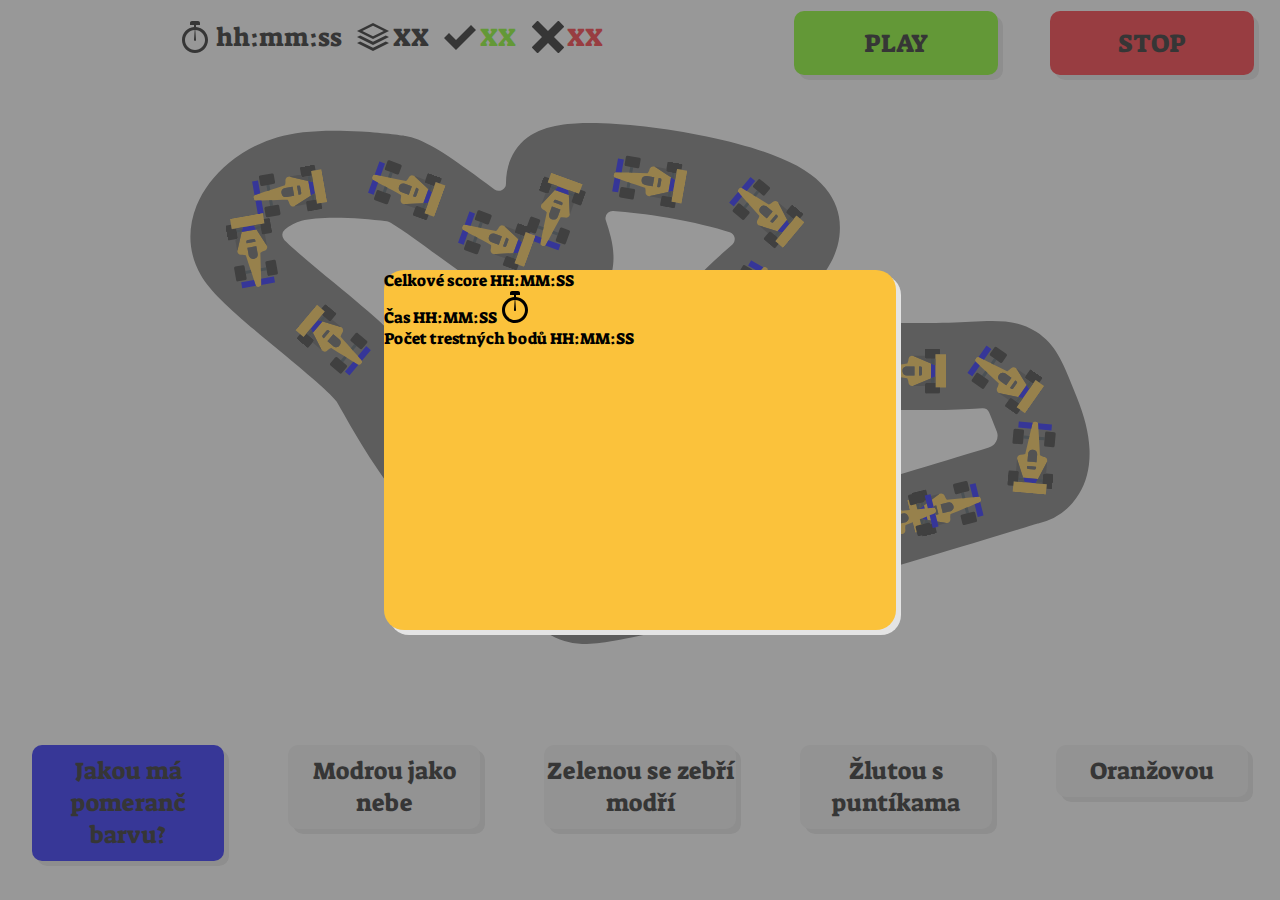
==== index.html @ 1d43c333 "commit 6" ====
<!DOCTYPE html>
<html lang="cs">

<head>
    <meta charset="UTF-8">
    <meta http-equiv="X-UA-Compatible" content="IE=edge">
    <meta name="viewport" content="width=device-width, initial-scale=1.0">
    <link rel="stylesheet" href="Styles/style.css">
    <link rel="preconnect" href="https://fonts.gstatic.com">
    <link rel="preconnect" href="https://fonts.gstatic.com">
    <link rel="preconnect" href="https://fonts.gstatic.com">
    <link href="https://fonts.googleapis.com/css2?family=Suez+One&display=swap" rel="stylesheet">
    <title>Formule 1</title>
</head>

<body>
    <div class="wrap">
    <div class="score" id="score">
        <span class="cas"></span>
        <span>hh:mm:ss</span>
        <span class="pocet"></span>
        <span>XX</span>
        <span class="spravne"></span>
        <span class="green">XX</span>
        <span class="spatne"></span>
        <span class="red">XX</span>
    </div>
    <div class="okruh" id="okruh">
        <div class="formule pos0"></div>
        <div class="formule pos1"></div>
        <div class="formule pos2"></div>
        <div class="formule pos3"></div>
        <div class="formule pos4"></div>
        <div class="formule pos5"></div>
        <div class="formule pos6"></div>
        <div class="formule pos7"></div>
        <div class="formule pos8"></div>
        <div class="formule pos9"></div>
        <div class="formule pos10"></div>
        <div class="formule pos11"></div>
        <div class="formule pos12"></div>
        <div class="formule pos13"></div>
        <div class="formule pos14"></div>
        <div class="formule pos15"></div>
        <div class="formule pos16"></div>
        <div class="formule pos17"></div>
        <div class="formule pos18"></div>
        <div class="formule pos19"></div>
    </div>
        <div class="menu" id="menu">
            <span class="bggreen">PLAY</span>
            <span class="bgred">STOP</span>
        </div>
        <div class="otazky" id="otazky">
            <div class="otazka"><span class="bgblue">Jakou má pomeranč barvu?</span></div>
            <div class="odpoved"><span class="bggery">Modrou jako nebe</span></div>
            <div class="odpoved"><span class="bggery">Zelenou se zebří modří</span></div>
            <div class="odpoved"><span class="bggery">Žlutou s puntíkama</span></div>
            <div class="odpoved"><span class="bggery">Oranžovou</span></div>
        </div>
    </div>
    <div class="scoreboard">
    <div class="background">
        <div class="celkovescore">
            <span>Celkové score</span>
            <span>HH:MM:SS</span>
        </div>
        <div class="cas">
            <span>Čas</span>
            <span>HH:MM:SS</span>
        </div>
        <div class="trestenbody">
            <span>Počet trestných bodů</span>
            <span>HH:MM:SS</span>
        </div>
    </div>
    </div>
</body>

</html>
---- Styles/style.css ----
html {
    font-family: 'Suez One', serif;
    font-weight: 400;
}
body {
    margin: 0;
    height: 100vh;
}
.wrap {
    width: 100%;
    height: 100%;
    display: grid;
    grid-template-areas: "score menu"
                         "okruh otazky";
    grid-template-columns: 3fr 2fr;
    grid-template-rows: 1.5fr 8fr;
    align-items: center;
    justify-items: center;
}
.score {
    display: flex;
    justify-content: center;
    margin: 1% 0 3% 0;
    font-size: 160%;
    width: 100%;
    height: fit-content;
}
.score > * {
    margin-left: 0.5%;
}
.score > *:nth-child(odd) {
    margin-left: 2%;
}
.cas::after {
    content: url(../Images/cas.svg);
    padding-right: 6%;
    vertical-align: text-bottom;
}
.pocet::after {
    content: url(../Images/Pocet-otazek.svg);
    padding-right: 6%;
    vertical-align: text-bottom;
}
.spravne::after {
    content: url(../Images/Spravne-odpovedi.svg);
    padding-right: 6%;
    vertical-align: text-bottom;
}
.spatne::after {
    content: url(../Images/spatne-odpovedi.svg);
    padding-right: 6%;
    vertical-align: text-bottom;
}
.okruh {
    background: url(../Images/trasa_1.svg);
    background-size: contain;
    background-repeat: no-repeat;
    position: relative;
    width: 100vh;
    height: 62vh;
    margin: 0 auto;
}
.formule {
    position: absolute;
    transition: all ease-in-out 1s;
    background: url(../Images/formule1.svg);
    background-size: contain;
    background-repeat: no-repeat;
    width: 8%;
    height: 8%;
}
.pos0 { left: 65%; bottom: 20%; transform: rotate(346deg);}
.pos1 { left: 80%; bottom: 27%; transform: rotate(346deg);}
.pos2 { left: 89.5%; bottom: 36%; transform: rotate(275deg);}
.pos3 { left: 86.5%; bottom: 50%; transform: rotate(215deg);}
.pos4 { left: 76%; bottom: 51.5%; transform: rotate(180deg);}
.pos5 { left: 62%; bottom: 51%; transform: rotate(190deg);}
.pos6 { left: 58%; bottom: 64.5%; transform: rotate(300deg);}
.pos7 { left: 60%; bottom: 80%; transform: rotate(220deg);}
.pos8 { left: 47%; bottom: 85.5%; transform: rotate(190deg);}
.pos9 { left: 36.5%; bottom: 80%; transform: rotate(110deg);}
.pos10 { left: 30%; bottom: 75%; transform: rotate(200deg);}
.pos11 { left: 20%; bottom: 84%; transform: rotate(200deg);}
.pos12 { left: 7%; bottom: 83.5%; transform: rotate(170deg);}
.pos13 { left: 3%; bottom: 73%; transform: rotate(80deg);}
.pos14 { left: 12%; bottom: 57%; transform: rotate(40deg);}
.pos15 { left: 22%; bottom: 37%; transform: rotate(50deg);}
.pos16 { left: 33%; bottom: 18%; transform: rotate(35deg);}
.pos17 { left: 43%; bottom: 12%; transform: rotate(-10deg);}
.pos18 { left: 57%; bottom: 17%; transform: rotate(-14deg);}
.pos19 { left: 75%; bottom: 25%; transform: rotate(-14deg);}

.menu {
    display: flex;
    justify-content: space-around;
    flex-direction: row;
    margin: 1% 0 3% 0;
    font-size: 160%;
    width: 100%;
}
.menu span {
   display: block;
   text-align: center;
   width: 40%;
   padding: 3% 0;
}
.otazky {
 display: flex;
 flex-direction: column;
 font-size: 150%;
 margin: 0 auto;
 text-align: center;
 width: 90%;
 min-width: 30vh;
}
.otazky > * {
    margin-top: 5%;
    width: 100%;
}
.otazky span {
    padding: 5% 0;
    display: block;
}
.otazka span, .odpoved span, .menu span {
    box-shadow: 5px 5px 0 0 rgb(228, 228, 228);
    border-radius: 10px;
}
.scoreboard {
    position: absolute;
    top: 0;
    right: 0;
    width: 100%;
    height: 100%;
    background: rgba(87, 87, 87, 0.616);
}
.background {
    position: absolute;
    top: 30%;
    right: 30%;
    width: 40%;
    height: 40%;
    background: rgb(251,194,59);
    border-radius: 20px;
    box-shadow: 5px 5px 0 0 rgb(228, 228, 228);
}
.green {color: rgb(117, 255, 3);}
.red {color: rgb(255, 20, 30);}

.bggery {background-color: rgb(241, 241, 241);}
.bgred {background-color: rgb(255, 20, 30);}
.bggreen {background-color: rgb(117, 255, 3);}
.bgblue {background-color: rgb(4,4,251);}

#menu {grid-area: menu;}
#okruh {grid-area: okruh;}
#score {grid-area: score;}
#otazky {grid-area: otazky;}

@media only screen and (max-width: 1440px) {
    .wrap {
        grid-template-areas: "score menu"
                             "okruh okruh"
                             "otazky otazky";
        grid-template-columns: 3fr 2fr;
        grid-template-rows: 1.5fr 6fr 3fr;
    }
    .otazky {
        flex-direction: row;
        justify-content: space-around;
        margin: 0;
        width: 100%;
        min-width: 15vh;
       }
       .otazky > * {
        margin-top: 0;
        width: 15%;
    }
    .okruh {
        margin: 2% auto;
    }
}
@media only screen and (max-width: 1080px) {
    .okruh {
        width: 67vh;
        height: 41vh;
    }
    .otazky {
        flex-direction: column;
        margin: 0 auto;
        width: 80%;
        margin-bottom: 2%;
       }
       .otazky > * {
        margin-top: 2%;
        width: 100%;
    }
    .otazky span {
        padding: 3% 0;
        display: block;
    }
}
@media only screen and (max-width: 760px) {
    .okruh {
        width: 50vh;
        height: 31vh;
    }
        .wrap {
        grid-template-areas: "score score"
                             "menu menu"
                             "okruh okruh"
                             "otazky otazky";
        grid-template-rows: 1fr 2fr 8fr 8fr;
    }
    .menu {
        margin: 1% 0 2% 0;
        font-size: 150%;
    }
    .menu span {
       width: 40%;
       padding: 1.5% 0;
    }
    .score {
        margin: 1% 0 1% 0;
        font-size: 150%;
    }
}
@media only screen and (max-width: 565px) {
    .okruh {
        transform: rotate(-90deg);
        margin: 0;
    }
    .wrap {
        grid-template-areas: "score score"
                             "menu menu"
                             "okruh okruh"
                             "otazky otazky";
        grid-template-rows: 1fr 1fr 6fr 4fr;
    }
}
@media only screen and (max-width: 400px) {
    .score {
        margin: 1% 0 1% 0;
        font-size: 120%;
    }
}
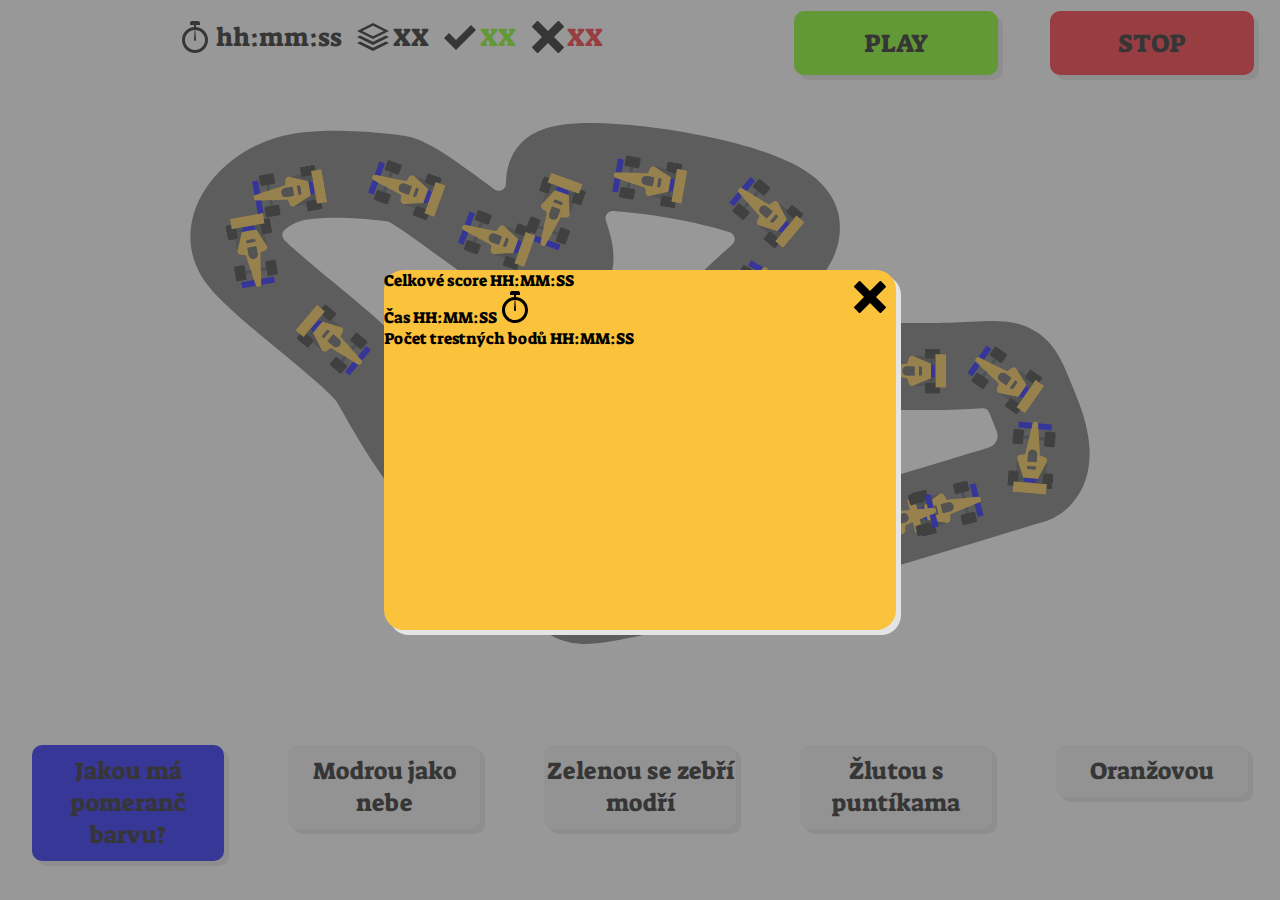
==== commit 7f22521c: "comiit 7" ====
--- a/index.html
+++ b/index.html
@@ -73,6 +73,7 @@
             <span>Počet trestných bodů</span>
             <span>HH:MM:SS</span>
         </div>
+        <span class="spatne"></span>
     </div>
     </div>
 </body>
--- a/Styles/style.css
+++ b/Styles/style.css
@@ -143,6 +143,11 @@
     border-radius: 20px;
     box-shadow: 5px 5px 0 0 rgb(228, 228, 228);
 }
+.scoreboard .spatne {
+    position: absolute;
+    right: 2%;
+    top: 3%;
+}
 .green {color: rgb(117, 255, 3);}
 .red {color: rgb(255, 20, 30);}
 
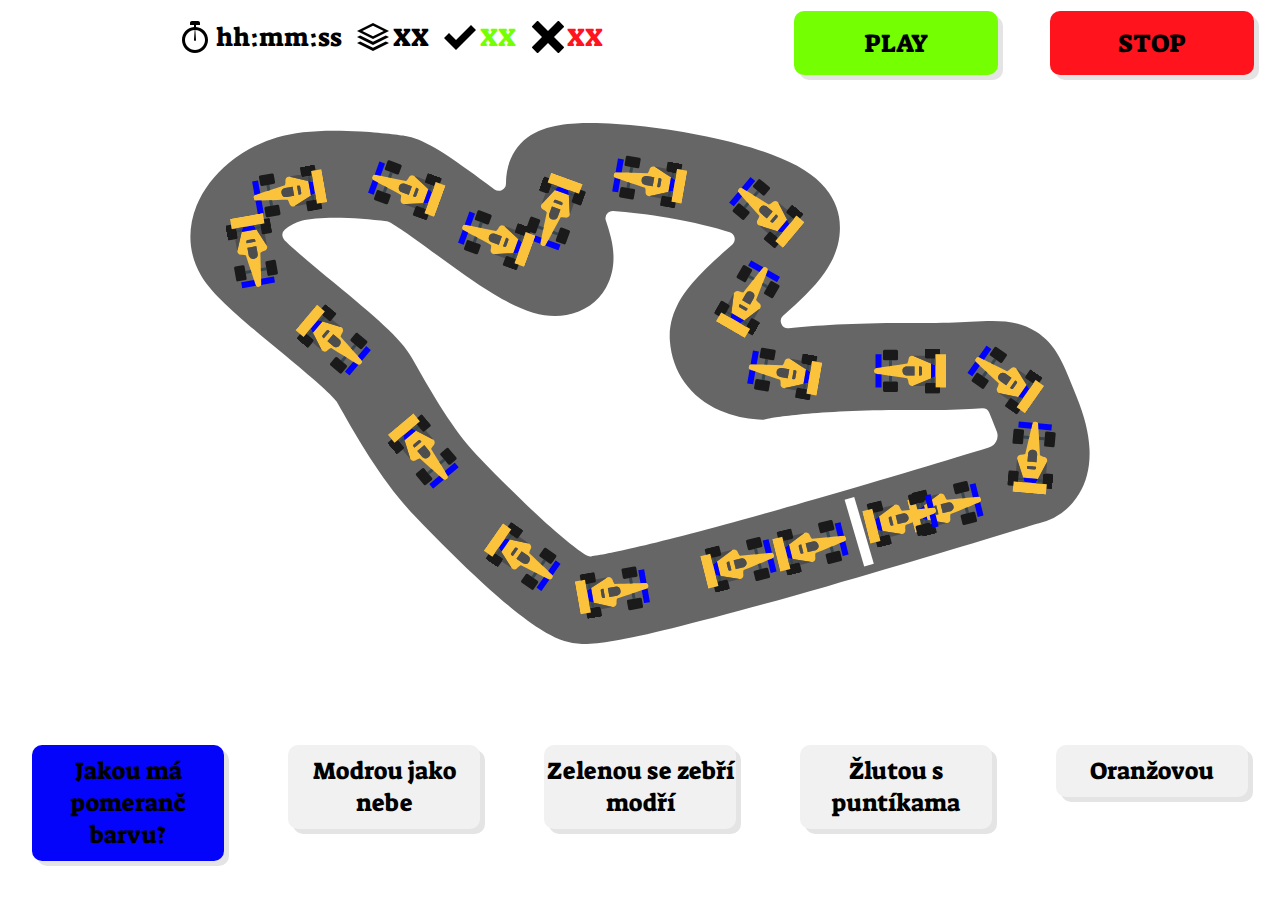
==== commit 52660a76: "Commit 8" ====
--- a/index.html
+++ b/index.html
@@ -59,19 +59,19 @@
             <div class="odpoved"><span class="bggery">Oranžovou</span></div>
         </div>
     </div>
-    <div class="scoreboard">
+    <div class="scoreboard none">
     <div class="background">
         <div class="celkovescore">
             <span>Celkové score</span>
             <span>HH:MM:SS</span>
         </div>
-        <div class="cas">
+        <div class="casomira">
             <span>Čas</span>
             <span>HH:MM:SS</span>
         </div>
         <div class="trestenbody">
             <span>Počet trestných bodů</span>
-            <span>HH:MM:SS</span>
+            <span>XX</span>
         </div>
         <span class="spatne"></span>
     </div>
--- a/Styles/style.css
+++ b/Styles/style.css
@@ -132,6 +132,7 @@
     width: 100%;
     height: 100%;
     background: rgba(87, 87, 87, 0.616);
+    font-size: 140%;
 }
 .background {
     position: absolute;
@@ -142,12 +143,24 @@
     background: rgb(251,194,59);
     border-radius: 20px;
     box-shadow: 5px 5px 0 0 rgb(228, 228, 228);
+    display: flex;
+    flex-direction: column;
+    align-items: center;
+    justify-content: space-around;
+}
+.background > * {
+    display: flex;
+    flex-direction: column;
+    justify-content: space-around;
+    align-items: center;
 }
 .scoreboard .spatne {
     position: absolute;
     right: 2%;
     top: 3%;
 }
+
+.none { display: none;}
 .green {color: rgb(117, 255, 3);}
 .red {color: rgb(255, 20, 30);}
 
@@ -229,6 +242,11 @@
         font-size: 150%;
     }
 }
+@media only screen and (max-width: 600px) {
+    .scoreboard {
+        font-size: 100%;
+    }
+}
 @media only screen and (max-width: 565px) {
     .okruh {
         transform: rotate(-90deg);
@@ -242,9 +260,12 @@
         grid-template-rows: 1fr 1fr 6fr 4fr;
     }
 }
-@media only screen and (max-width: 400px) {
+@media only screen and (max-width: 410px) {
     .score {
         margin: 1% 0 1% 0;
         font-size: 120%;
     }
+    .background {
+        width: 60%;
+    }
 }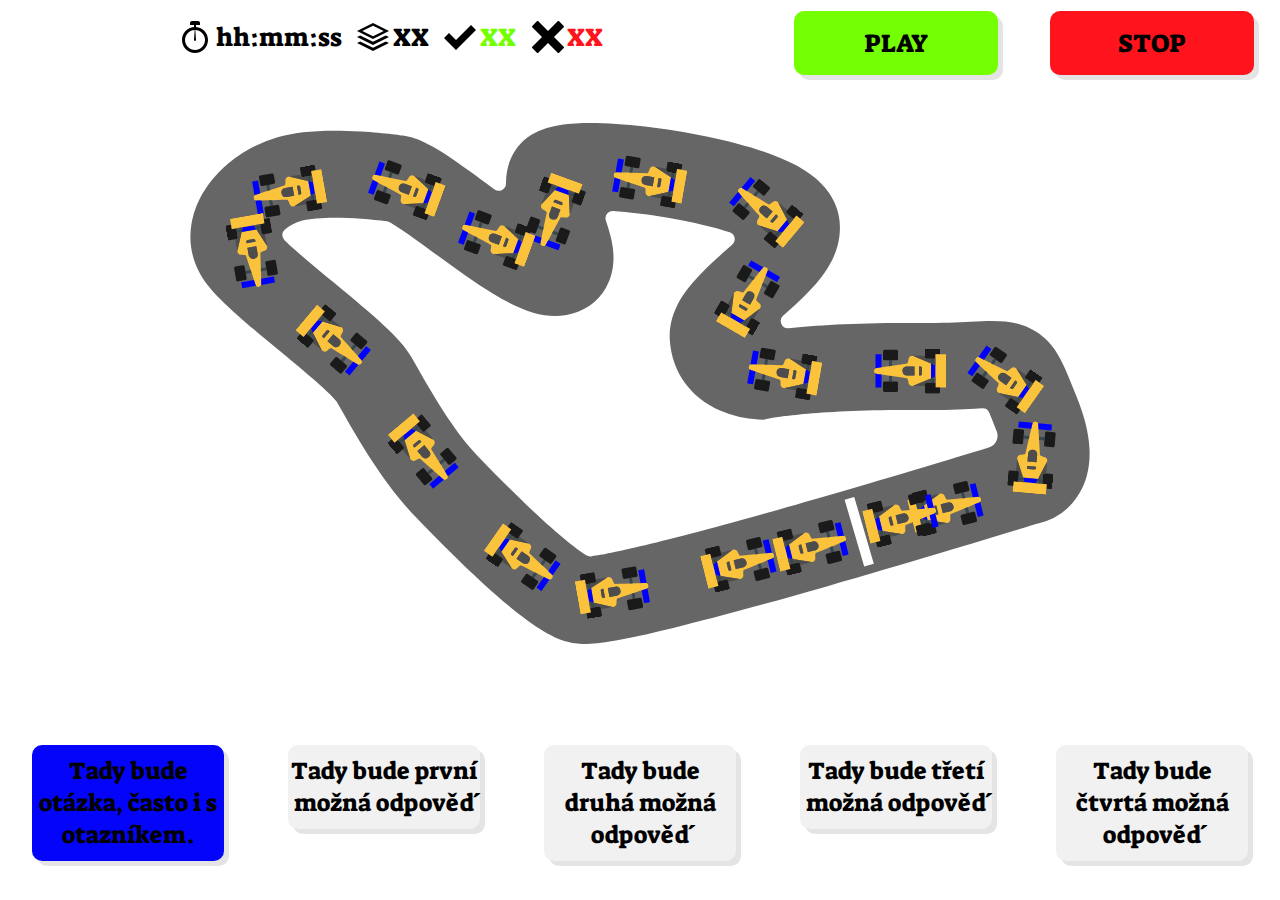
==== commit 3d75f2f4: "commit 9" ====
--- a/index.html
+++ b/index.html
@@ -48,15 +48,15 @@
         <div class="formule pos19"></div>
     </div>
         <div class="menu" id="menu">
-            <span class="bggreen">PLAY</span>
-            <span class="bgred">STOP</span>
+            <span class="bggreen hover">PLAY</span>
+            <span class="bgred hover">STOP</span>
         </div>
         <div class="otazky" id="otazky">
-            <div class="otazka"><span class="bgblue">Jakou má pomeranč barvu?</span></div>
-            <div class="odpoved"><span class="bggery">Modrou jako nebe</span></div>
-            <div class="odpoved"><span class="bggery">Zelenou se zebří modří</span></div>
-            <div class="odpoved"><span class="bggery">Žlutou s puntíkama</span></div>
-            <div class="odpoved"><span class="bggery">Oranžovou</span></div>
+            <div class="otazka hover"><span class="bgblue">Tady bude otázka, často i s otazníkem.</span></div>
+            <div class="odpoved hover"><span class="bggery">Tady bude první možná odpověď</span></div>
+            <div class="odpoved hover"><span class="bggery">Tady bude druhá možná odpověď</span></div>
+            <div class="odpoved hover"><span class="bggery">Tady bude třetí možná odpověď</span></div>
+            <div class="odpoved hover"><span class="bggery">Tady bude čtvrtá možná odpověď</span></div>
         </div>
     </div>
     <div class="scoreboard none">
@@ -73,7 +73,7 @@
             <span>Počet trestných bodů</span>
             <span>XX</span>
         </div>
-        <span class="spatne"></span>
+        <span class="spatne hover"></span>
     </div>
     </div>
 </body>
--- a/Styles/style.css
+++ b/Styles/style.css
@@ -161,6 +161,7 @@
 }
 
 .none { display: none;}
+.hover:hover {cursor: pointer; color: white;}
 .green {color: rgb(117, 255, 3);}
 .red {color: rgb(255, 20, 30);}
 
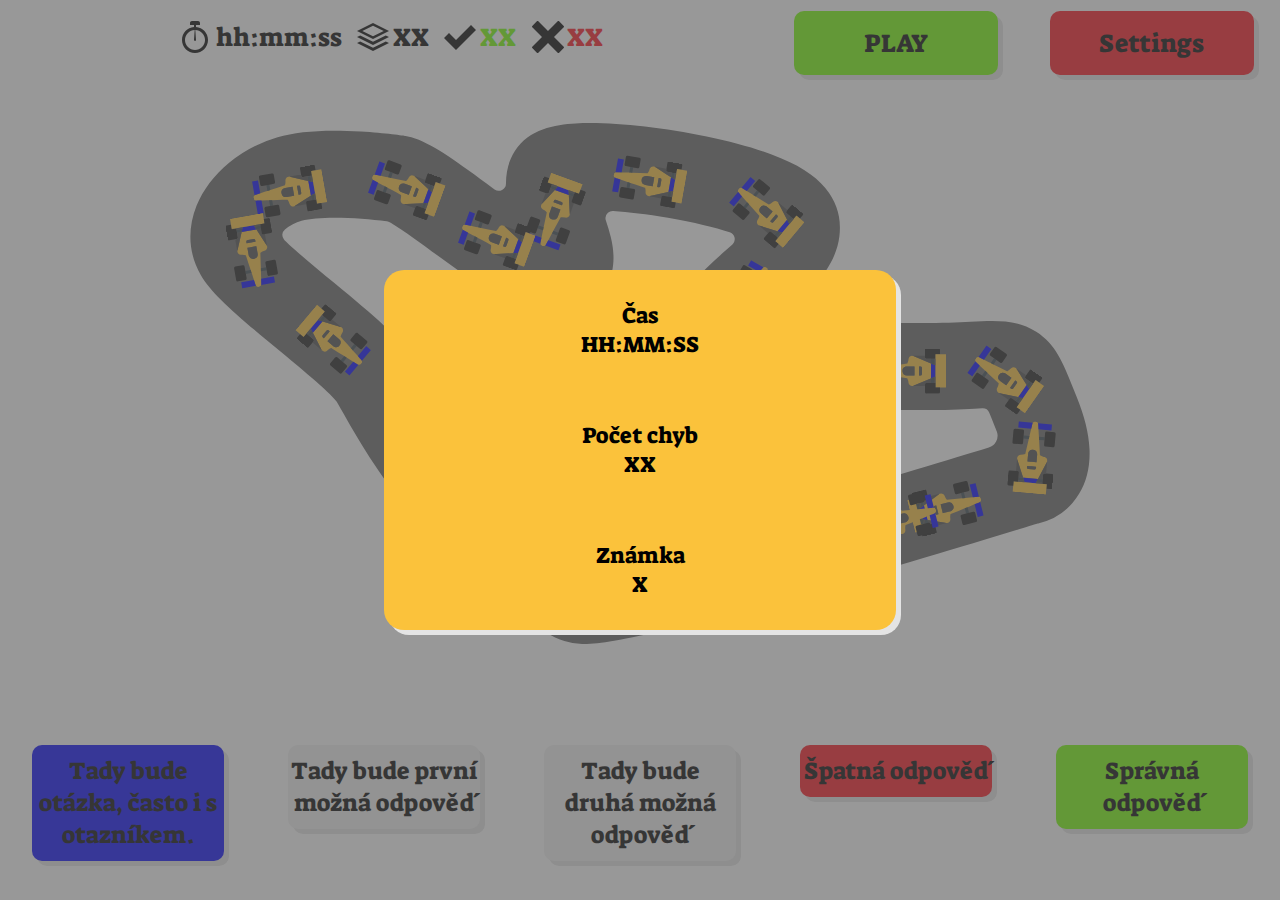
==== commit afb33284: "commit 9" ====
--- a/index.html
+++ b/index.html
@@ -10,20 +10,20 @@
     <link rel="preconnect" href="https://fonts.gstatic.com">
     <link rel="preconnect" href="https://fonts.gstatic.com">
     <link href="https://fonts.googleapis.com/css2?family=Suez+One&display=swap" rel="stylesheet">
-    <title>Formule 1</title>
+    <title>Formule 1 - demo</title>
 </head>
 
 <body>
     <div class="wrap">
     <div class="score" id="score">
-        <span class="cas"></span>
+        <span class="time"></span>
         <span>hh:mm:ss</span>
-        <span class="pocet"></span>
+        <span class="number-of-questiones"></span>
         <span>XX</span>
-        <span class="spravne"></span>
-        <span class="green">XX</span>
-        <span class="spatne"></span>
-        <span class="red">XX</span>
+        <span class="number-of-good"></span>
+        <span class="answerd">XX</span>
+        <span class="number-of-bad"></span>
+        <span class="answerd-bad">XX</span>
     </div>
     <div class="okruh" id="okruh">
         <div class="formule pos0"></div>
@@ -48,32 +48,31 @@
         <div class="formule pos19"></div>
     </div>
         <div class="menu" id="menu">
-            <span class="bggreen hover">PLAY</span>
-            <span class="bgred hover">STOP</span>
+            <span class="good-answer hover">PLAY</span>
+            <a href="./Pages/edit.html" class="bad-answer hover">Settings</a>
         </div>
-        <div class="otazky" id="otazky">
-            <div class="otazka hover"><span class="bgblue">Tady bude otázka, často i s otazníkem.</span></div>
-            <div class="odpoved hover"><span class="bggery">Tady bude první možná odpověď</span></div>
-            <div class="odpoved hover"><span class="bggery">Tady bude druhá možná odpověď</span></div>
-            <div class="odpoved hover"><span class="bggery">Tady bude třetí možná odpověď</span></div>
-            <div class="odpoved hover"><span class="bggery">Tady bude čtvrtá možná odpověď</span></div>
+        <div class="questions" id="questions">
+            <div class="otazka hover"><span class="question">Tady bude otázka, často i s otazníkem.</span></div>
+            <div class="answer hover"><span class="possible-answer">Tady bude první možná odpověď</span></div>
+            <div class="answer hover"><span class="possible-answer">Tady bude druhá možná odpověď</span></div>
+            <div class="answer hover"><span class="bad-answer">Špatná odpověď</span></div>
+            <div class="answer hover"><span class="good-answer">Správná odpověď</span></div>
         </div>
     </div>
-    <div class="scoreboard none">
+    <div class="scoreboard shown">
     <div class="background">
-        <div class="celkovescore">
-            <span>Celkové score</span>
-            <span>HH:MM:SS</span>
-        </div>
-        <div class="casomira">
+        <div class="timer">
             <span>Čas</span>
             <span>HH:MM:SS</span>
         </div>
         <div class="trestenbody">
-            <span>Počet trestných bodů</span>
+            <span>Počet chyb</span>
             <span>XX</span>
         </div>
-        <span class="spatne hover"></span>
+        <div class="grade">
+            <span>Známka</span>
+            <span>X</span>
+        </div>
     </div>
     </div>
 </body>
--- a/Styles/style.css
+++ b/Styles/style.css
@@ -11,7 +11,7 @@
     height: 100%;
     display: grid;
     grid-template-areas: "score menu"
-                         "okruh otazky";
+                         "okruh questions";
     grid-template-columns: 3fr 2fr;
     grid-template-rows: 1.5fr 8fr;
     align-items: center;
@@ -31,22 +31,22 @@
 .score > *:nth-child(odd) {
     margin-left: 2%;
 }
-.cas::after {
+.time::after {
     content: url(../Images/cas.svg);
     padding-right: 6%;
     vertical-align: text-bottom;
 }
-.pocet::after {
+.number-of-questiones::after {
     content: url(../Images/Pocet-otazek.svg);
     padding-right: 6%;
     vertical-align: text-bottom;
 }
-.spravne::after {
+.number-of-good::after {
     content: url(../Images/Spravne-odpovedi.svg);
     padding-right: 6%;
     vertical-align: text-bottom;
 }
-.spatne::after {
+.number-of-bad::after {
     content: url(../Images/spatne-odpovedi.svg);
     padding-right: 6%;
     vertical-align: text-bottom;
@@ -98,13 +98,15 @@
     font-size: 160%;
     width: 100%;
 }
-.menu span {
+.menu * {
    display: block;
    text-align: center;
    width: 40%;
    padding: 3% 0;
-}
-.otazky {
+   text-decoration: none;
+   color: black;
+}
+.questions {
  display: flex;
  flex-direction: column;
  font-size: 150%;
@@ -113,19 +115,20 @@
  width: 90%;
  min-width: 30vh;
 }
-.otazky > * {
+.questions > * {
     margin-top: 5%;
     width: 100%;
 }
-.otazky span {
+.questions span {
     padding: 5% 0;
     display: block;
 }
-.otazka span, .odpoved span, .menu span {
+.otazka span, .answer span, .menu * {
     box-shadow: 5px 5px 0 0 rgb(228, 228, 228);
     border-radius: 10px;
 }
 .scoreboard {
+    display: none;
     position: absolute;
     top: 0;
     right: 0;
@@ -154,43 +157,39 @@
     justify-content: space-around;
     align-items: center;
 }
-.scoreboard .spatne {
-    position: absolute;
-    right: 2%;
-    top: 3%;
-}
-
-.none { display: none;}
-.hover:hover {cursor: pointer; color: white;}
-.green {color: rgb(117, 255, 3);}
-.red {color: rgb(255, 20, 30);}
-
-.bggery {background-color: rgb(241, 241, 241);}
-.bgred {background-color: rgb(255, 20, 30);}
-.bggreen {background-color: rgb(117, 255, 3);}
-.bgblue {background-color: rgb(4,4,251);}
+
+.shown { display: block;}
+.button:hover {cursor: pointer; color: white;}
+
+.answerd {color: rgb(117, 255, 3);}
+.answerd-bad {color: rgb(255, 20, 30);}
+
+.possible-answer {background-color: rgb(241, 241, 241);}
+.bad-answer {background-color: rgb(255, 20, 30);}
+.good-answer {background-color: rgb(117, 255, 3);}
+.question {background-color: rgb(4,4,251);}
 
 #menu {grid-area: menu;}
 #okruh {grid-area: okruh;}
 #score {grid-area: score;}
-#otazky {grid-area: otazky;}
+#questions {grid-area: questions;}
 
 @media only screen and (max-width: 1440px) {
     .wrap {
         grid-template-areas: "score menu"
                              "okruh okruh"
-                             "otazky otazky";
+                             "questions questions";
         grid-template-columns: 3fr 2fr;
         grid-template-rows: 1.5fr 6fr 3fr;
     }
-    .otazky {
+    .questions {
         flex-direction: row;
         justify-content: space-around;
         margin: 0;
         width: 100%;
         min-width: 15vh;
        }
-       .otazky > * {
+       .questions > * {
         margin-top: 0;
         width: 15%;
     }
@@ -203,17 +202,17 @@
         width: 67vh;
         height: 41vh;
     }
-    .otazky {
+    .questions {
         flex-direction: column;
         margin: 0 auto;
         width: 80%;
         margin-bottom: 2%;
        }
-       .otazky > * {
+       .questions > * {
         margin-top: 2%;
         width: 100%;
     }
-    .otazky span {
+    .questions span {
         padding: 3% 0;
         display: block;
     }
@@ -227,14 +226,14 @@
         grid-template-areas: "score score"
                              "menu menu"
                              "okruh okruh"
-                             "otazky otazky";
+                             "questions questions";
         grid-template-rows: 1fr 2fr 8fr 8fr;
     }
     .menu {
         margin: 1% 0 2% 0;
         font-size: 150%;
     }
-    .menu span {
+    .menu * {
        width: 40%;
        padding: 1.5% 0;
     }
@@ -257,7 +256,7 @@
         grid-template-areas: "score score"
                              "menu menu"
                              "okruh okruh"
-                             "otazky otazky";
+                             "questions questions";
         grid-template-rows: 1fr 1fr 6fr 4fr;
     }
 }
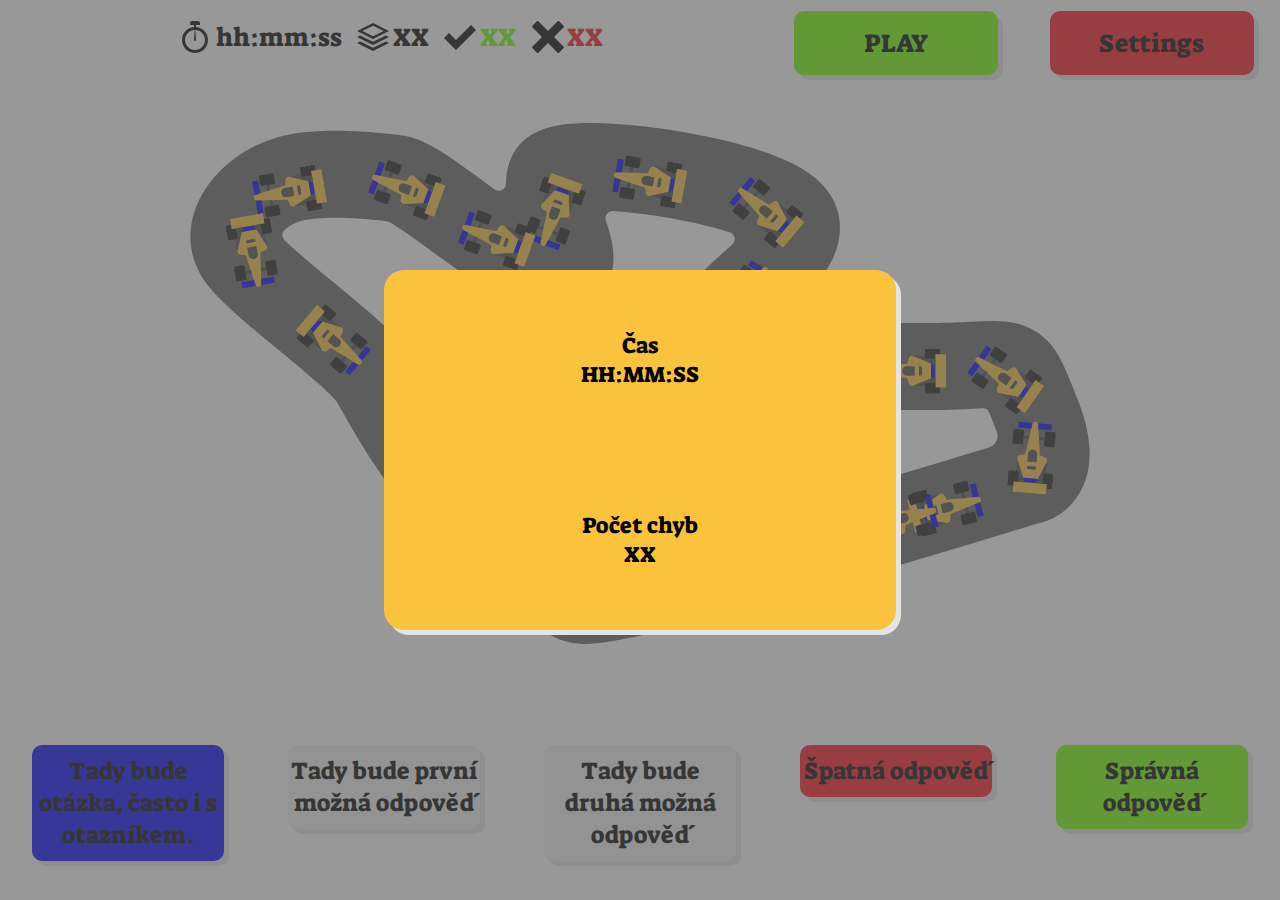
==== commit 8bbfb438: "commit 10" ====
--- a/index.html
+++ b/index.html
@@ -69,10 +69,7 @@
             <span>Počet chyb</span>
             <span>XX</span>
         </div>
-        <div class="grade">
-            <span>Známka</span>
-            <span>X</span>
-        </div>
+        
     </div>
     </div>
 </body>
--- a/Styles/style.css
+++ b/Styles/style.css
@@ -159,7 +159,7 @@
 }
 
 .shown { display: block;}
-.button:hover {cursor: pointer; color: white;}
+.hover:hover {cursor: pointer; color: white;}
 
 .answerd {color: rgb(117, 255, 3);}
 .answerd-bad {color: rgb(255, 20, 30);}
@@ -246,6 +246,9 @@
     .scoreboard {
         font-size: 100%;
     }
+    .questions {
+        font-size: 100%;
+    }
 }
 @media only screen and (max-width: 565px) {
     .okruh {
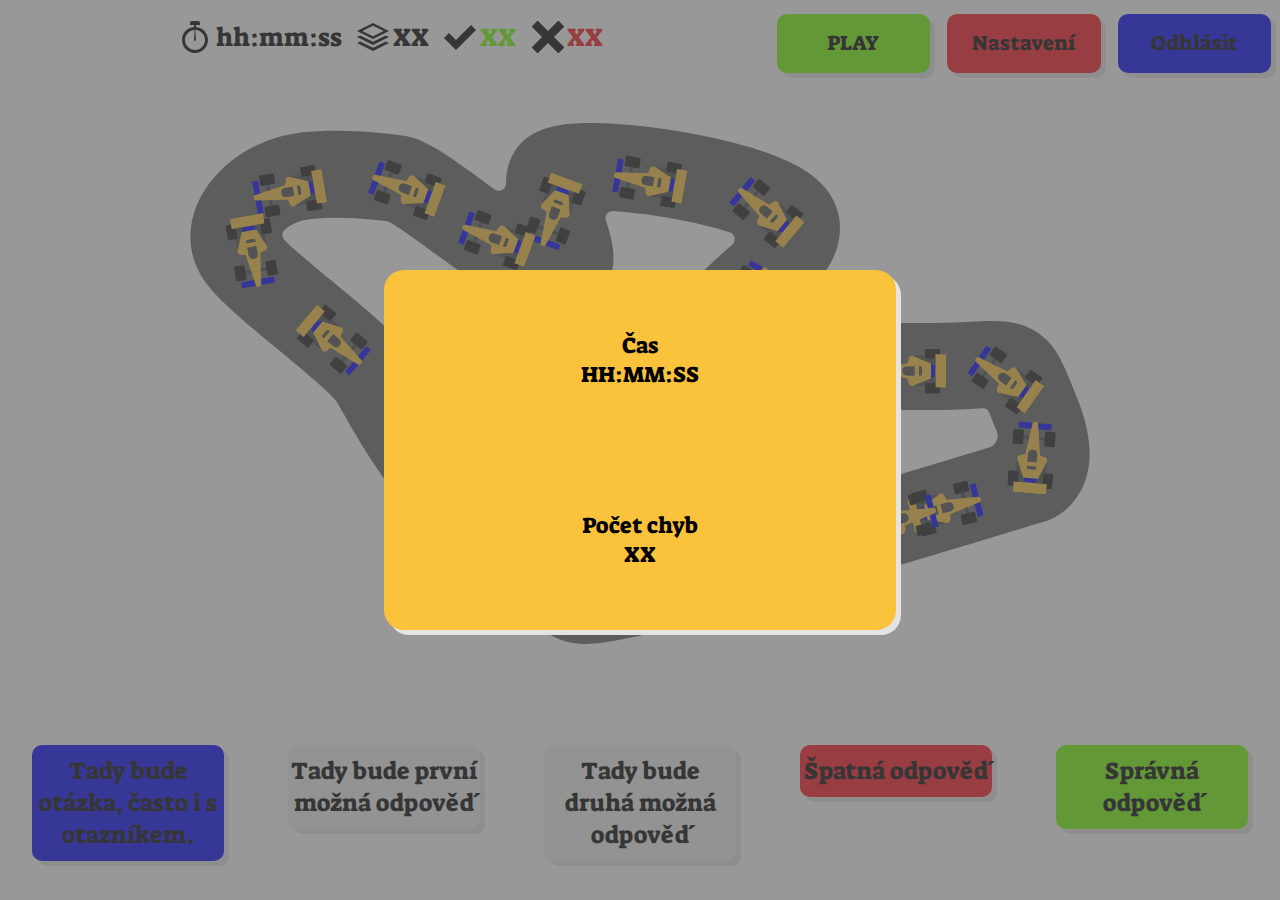
==== commit 01ea07fe: "commit 12" ====
--- a/index.html
+++ b/index.html
@@ -49,7 +49,8 @@
     </div>
         <div class="menu" id="menu">
             <span class="good-answer hover">PLAY</span>
-            <a href="./Pages/edit.html" class="bad-answer hover">Settings</a>
+            <a href="./Pages/edit.html" class="bad-answer hover">Nastavení</a>
+            <a href="./Pages/Singup.html" class="hover log-out">Odhlásit</a>
         </div>
         <div class="questions" id="questions">
             <div class="otazka hover"><span class="question">Tady bude otázka, často i s otazníkem.</span></div>
@@ -69,7 +70,6 @@
             <span>Počet chyb</span>
             <span>XX</span>
         </div>
-        
     </div>
     </div>
 </body>
--- a/Styles/style.css
+++ b/Styles/style.css
@@ -95,16 +95,19 @@
     justify-content: space-around;
     flex-direction: row;
     margin: 1% 0 3% 0;
-    font-size: 160%;
+    font-size: 130%;
     width: 100%;
 }
 .menu * {
    display: block;
    text-align: center;
-   width: 40%;
+   width: 30%;
    padding: 3% 0;
    text-decoration: none;
    color: black;
+}
+.log-out {
+    background-color: rgb(4,4,251);
 }
 .questions {
  display: flex;
@@ -216,6 +219,9 @@
         padding: 3% 0;
         display: block;
     }
+    .menu * {
+        font-size: 90%;
+    }
 }
 @media only screen and (max-width: 760px) {
     .okruh {
@@ -234,7 +240,7 @@
         font-size: 150%;
     }
     .menu * {
-       width: 40%;
+       width: 30%;
        padding: 1.5% 0;
     }
     .score {
